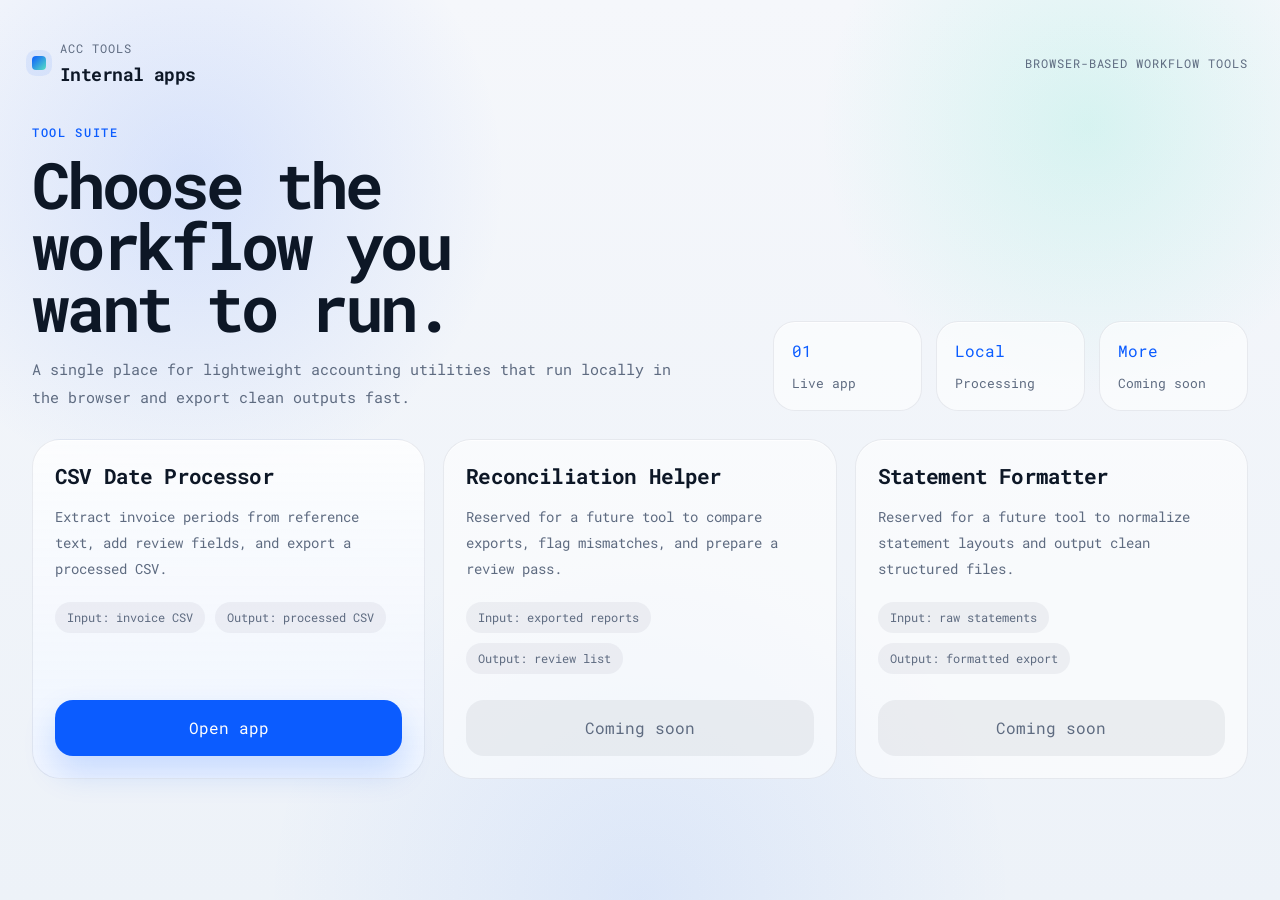
==== index.html @ 3950d639 "first" ====
<!doctype html>
<html lang="en">
  <head>
    <meta charset="UTF-8" />
    <meta name="viewport" content="width=device-width, initial-scale=1.0" />
    <title>Acc Tools</title>
    <link rel="preconnect" href="https://fonts.googleapis.com" />
    <link rel="preconnect" href="https://fonts.gstatic.com" crossorigin />
    <link
      href="https://fonts.googleapis.com/css2?family=Roboto+Mono:wght@400;500;700&display=swap"
      rel="stylesheet"
    />
    <link rel="stylesheet" href="./styles.css" />
  </head>
  <body class="suite-home">
    <main class="app-shell">
      <header class="home-topbar" aria-label="Suite header">
        <div class="brand">
          <span class="brand-mark" aria-hidden="true"></span>
          <div>
            <p class="brand-label">Acc Tools</p>
            <h1 class="brand-title">Internal apps</h1>
          </div>
        </div>
        <p class="topbar-meta">Browser-based workflow tools</p>
      </header>

      <section class="home-hero">
        <div class="home-copy">
          <p class="eyebrow">Tool Suite</p>
          <h2 class="home-title">Choose the workflow you want to run.</h2>
          <p class="home-intro">
            A single place for lightweight accounting utilities that run locally
            in the browser and export clean outputs fast.
          </p>
        </div>

        <div class="home-stats" aria-label="Suite highlights">
          <div class="home-stat">
            <span class="home-stat-value">01</span>
            <span class="home-stat-label">Live app</span>
          </div>
          <div class="home-stat">
            <span class="home-stat-value">Local</span>
            <span class="home-stat-label">Processing</span>
          </div>
          <div class="home-stat">
            <span class="home-stat-value">More</span>
            <span class="home-stat-label">Coming soon</span>
          </div>
        </div>
      </section>

      <section class="app-grid" aria-label="Available apps">
        <article class="app-card app-card-live">
          <h3>CSV Date Processor</h3>
          <p>
            Extract invoice periods from reference text, add review fields, and
            export a processed CSV.
          </p>
          <div class="app-card-meta">
            <span>Input: invoice CSV</span>
            <span>Output: processed CSV</span>
          </div>
          <a class="app-link" href="./csv-date-processor.html">Open app</a>
        </article>

        <article class="app-card">
          <h3>Reconciliation Helper</h3>
          <p>
            Reserved for a future tool to compare exports, flag mismatches, and
            prepare a review pass.
          </p>
          <div class="app-card-meta">
            <span>Input: exported reports</span>
            <span>Output: review list</span>
          </div>
          <span class="app-link app-link-disabled">Coming soon</span>
        </article>

        <article class="app-card">
          <h3>Statement Formatter</h3>
          <p>
            Reserved for a future tool to normalize statement layouts and output
            clean structured files.
          </p>
          <div class="app-card-meta">
            <span>Input: raw statements</span>
            <span>Output: formatted export</span>
          </div>
          <span class="app-link app-link-disabled">Coming soon</span>
        </article>
      </section>
    </main>
  </body>
</html>
---- styles.css ----
:root {
  --bg: #f5f7fb;
  --bg-secondary: #edf2f8;
  --panel: rgba(255, 255, 255, 0.82);
  --panel-border: rgba(19, 36, 62, 0.08);
  --text: #0d1726;
  --muted: #5e6b80;
  --accent: #0b5cff;
  --accent-hover: #0048db;
  --accent-soft: rgba(11, 92, 255, 0.09);
  --secondary: rgba(255, 255, 255, 0.74);
  --secondary-hover: rgba(255, 255, 255, 0.94);
  --shadow: 0 30px 80px rgba(18, 36, 63, 0.12);
  --radius: 30px;
  --radius-sm: 18px;
}

* {
  box-sizing: border-box;
}

body {
  margin: 0;
  min-height: 100vh;
  font-family: "Roboto Mono", monospace;
  color: var(--text);
  background:
    radial-gradient(circle at 15% 20%, rgba(62, 119, 255, 0.16), transparent 24%),
    radial-gradient(circle at 85% 14%, rgba(82, 227, 196, 0.18), transparent 20%),
    radial-gradient(circle at 50% 100%, rgba(11, 92, 255, 0.08), transparent 34%),
    linear-gradient(180deg, var(--bg), var(--bg-secondary));
}

.app-shell {
  min-height: 100vh;
  padding: 40px 32px 56px;
}

a {
  color: inherit;
}

.suite-home .app-shell {
  width: min(100%, 1280px);
  margin: 0 auto;
}

.home-topbar {
  display: flex;
  align-items: center;
  justify-content: space-between;
  gap: 20px;
  margin-bottom: 38px;
}

.home-hero {
  display: grid;
  grid-template-columns: minmax(0, 1.2fr) minmax(280px, 0.8fr);
  gap: 28px;
  align-items: end;
  margin-bottom: 28px;
}

.home-title {
  margin: 0;
  max-width: 14ch;
  font-size: clamp(2.4rem, 5vw, 4.6rem);
  line-height: 0.96;
  letter-spacing: -0.05em;
}

.home-intro {
  max-width: 42rem;
  margin: 18px 0 0;
  font-size: 0.95rem;
  line-height: 1.8;
  color: var(--muted);
}

.home-stats {
  display: grid;
  gap: 14px;
  grid-template-columns: repeat(3, minmax(0, 1fr));
}

.home-stat,
.app-card {
  border: 1px solid rgba(19, 36, 62, 0.08);
  background: rgba(255, 255, 255, 0.56);
  box-shadow: inset 0 1px 0 rgba(255, 255, 255, 0.72);
}

.home-stat {
  padding: 18px;
  border-radius: 22px;
}

.home-stat-value {
  display: block;
  margin-bottom: 10px;
  color: var(--accent);
  font-size: 1rem;
}

.home-stat-label {
  color: var(--muted);
  font-size: 0.82rem;
}

.app-grid {
  display: grid;
  gap: 18px;
  grid-template-columns: repeat(3, minmax(0, 1fr));
}

.app-card {
  display: flex;
  flex-direction: column;
  min-height: 320px;
  padding: 22px;
  border-radius: 28px;
}

.app-card-live {
  background:
    linear-gradient(180deg, rgba(255, 255, 255, 0.76), rgba(239, 245, 255, 0.9));
}

.app-card h3 {
  margin: 0;
  font-size: 1.32rem;
  letter-spacing: -0.04em;
}

.app-card p {
  margin: 14px 0 0;
  color: var(--muted);
  font-size: 0.9rem;
  line-height: 1.8;
}

.app-card-meta {
  display: flex;
  flex-wrap: wrap;
  gap: 10px;
  margin-top: 20px;
  margin-bottom: 26px;
}

.app-card-meta span {
  padding: 8px 12px;
  border-radius: 999px;
  background: rgba(19, 36, 62, 0.05);
  color: var(--muted);
  font-size: 0.74rem;
}

.app-link {
  display: inline-flex;
  align-items: center;
  justify-content: center;
  margin-top: auto;
  min-height: 56px;
  padding: 14px 18px;
  border-radius: 18px;
  text-decoration: none;
  color: #fff;
  background: var(--accent);
  box-shadow: 0 16px 32px rgba(11, 92, 255, 0.18);
  transition:
    transform 140ms ease,
    background-color 140ms ease,
    box-shadow 140ms ease,
    filter 140ms ease;
}

.app-link:hover {
  transform: translateY(-2px) scale(1.015);
  background: var(--accent-hover);
  box-shadow: 0 22px 40px rgba(11, 92, 255, 0.26);
  filter: saturate(1.05);
}

.app-link-disabled {
  color: var(--muted);
  background: rgba(19, 36, 62, 0.06);
  box-shadow: none;
}

.topbar {
  width: min(100%, 1280px);
  margin: 0 auto 22px;
  display: flex;
  align-items: center;
  justify-content: space-between;
  gap: 20px;
}

.brand {
  display: flex;
  align-items: center;
  gap: 14px;
}

.brand-mark {
  width: 14px;
  height: 14px;
  border-radius: 4px;
  background: linear-gradient(135deg, #0b5cff, #56dfc3);
  box-shadow: 0 0 0 6px rgba(11, 92, 255, 0.08);
}

.brand-label,
.topbar-meta {
  margin: 0;
  font-size: 0.76rem;
  color: var(--muted);
  text-transform: uppercase;
  letter-spacing: 0.08em;
}

.brand-title {
  margin: 6px 0 0;
  font-size: 1.15rem;
  letter-spacing: -0.03em;
}

.back-link {
  display: inline-flex;
  align-items: center;
  min-height: 44px;
  padding: 10px 14px;
  border: 1px solid rgba(19, 36, 62, 0.08);
  border-radius: 14px;
  text-decoration: none;
  color: var(--muted);
  background: rgba(255, 255, 255, 0.5);
  transition:
    transform 140ms ease,
    border-color 140ms ease,
    background-color 140ms ease,
    box-shadow 140ms ease;
}

.back-link:hover {
  transform: translateY(-1px);
  background: rgba(255, 255, 255, 0.82);
  border-color: rgba(11, 92, 255, 0.16);
  box-shadow: 0 12px 24px rgba(18, 36, 63, 0.08);
}

.page-grid {
  width: min(100%, 1280px);
  margin: 0 auto;
  display: grid;
  gap: 28px;
  grid-template-columns: minmax(0, 1.35fr) minmax(360px, 0.85fr);
  align-items: stretch;
}

.sidebar {
  display: grid;
  gap: 28px;
  align-content: start;
  min-height: calc(100vh - 138px);
  padding: 10px 10px 20px 0;
}

.eyebrow {
  margin: 0 0 14px;
  font-size: 0.75rem;
  font-weight: 500;
  letter-spacing: 0.14em;
  text-transform: uppercase;
  color: var(--accent);
}

.section-title {
  margin: 0;
  max-width: 16ch;
  font-size: clamp(1.8rem, 3vw, 2.8rem);
  line-height: 1.02;
  letter-spacing: -0.04em;
}

.intro {
  max-width: 38rem;
  margin: 18px 0 0;
  font-size: 0.92rem;
  line-height: 1.8;
  color: var(--muted);
}

.context-panel,
.summary-card,
.guide-panel {
  border: 1px solid rgba(19, 36, 62, 0.08);
  background: rgba(255, 255, 255, 0.48);
  box-shadow: inset 0 1px 0 rgba(255, 255, 255, 0.72);
}

.context-panel {
  padding: 28px;
  border-radius: 26px;
}

.summary-grid {
  display: grid;
  gap: 16px;
  grid-template-columns: repeat(3, minmax(0, 1fr));
}

.summary-card {
  min-height: 150px;
  padding: 20px;
  border-radius: 24px;
}

.summary-label {
  display: inline-block;
  margin-bottom: 18px;
  color: var(--accent);
  font-size: 0.75rem;
  text-transform: uppercase;
  letter-spacing: 0.08em;
}

.summary-card p {
  margin: 0;
  color: var(--muted);
  line-height: 1.75;
  font-size: 0.88rem;
}

.guide-panel {
  padding: 22px 24px;
  border-radius: 26px;
}

.guide-row {
  display: grid;
  grid-template-columns: auto 1fr;
  gap: 14px;
  align-items: start;
}

.guide-row + .guide-row {
  margin-top: 16px;
  padding-top: 16px;
  border-top: 1px solid rgba(19, 36, 62, 0.08);
}

.guide-index {
  color: var(--accent);
  font-size: 0.78rem;
}

.guide-row p {
  margin: 0;
  color: var(--muted);
  line-height: 1.7;
  font-size: 0.9rem;
}

.workspace-title {
  margin: 0;
  font-size: 1.2rem;
  letter-spacing: -0.03em;
}

.workspace {
  position: sticky;
  top: 32px;
  align-self: start;
  min-height: calc(100vh - 138px);
  padding: 28px;
  border-radius: var(--radius);
  border: 1px solid var(--panel-border);
  background: var(--panel);
  box-shadow: var(--shadow);
  backdrop-filter: blur(24px);
}

.workspace::before {
  content: "";
  position: absolute;
  inset: 0;
  border-radius: inherit;
  pointer-events: none;
  background:
    linear-gradient(180deg, rgba(255, 255, 255, 0.2), transparent 22%);
}

.workspace-head {
  display: flex;
  align-items: flex-start;
  justify-content: space-between;
  gap: 16px;
  margin-bottom: 28px;
}

.workspace-kicker,
.workspace-meta {
  margin: 0;
  color: var(--muted);
  font-size: 0.78rem;
}

.workspace-kicker {
  margin-bottom: 10px;
  letter-spacing: 0.08em;
  text-transform: uppercase;
}

.field-label {
  display: inline-block;
  margin-bottom: 12px;
  color: var(--muted);
  font-size: 0.75rem;
  letter-spacing: 0.08em;
  text-transform: uppercase;
}

.file-row {
  display: grid;
  grid-template-columns: minmax(0, 1fr) auto;
  gap: 14px;
}

.file-name {
  width: 100%;
  min-width: 0;
  padding: 18px 18px;
  font: inherit;
  color: var(--text);
  background: rgba(255, 255, 255, 0.95);
  border: 1px solid rgba(19, 36, 62, 0.1);
  border-radius: var(--radius-sm);
  box-shadow: inset 0 1px 0 rgba(255, 255, 255, 0.7);
}

button {
  border: 0;
  border-radius: var(--radius-sm);
  padding: 18px 20px;
  font: inherit;
  font-weight: 500;
  letter-spacing: 0.01em;
  cursor: pointer;
  transition:
    transform 140ms ease,
    background-color 140ms ease,
    border-color 140ms ease,
    opacity 140ms ease,
    box-shadow 140ms ease,
    filter 140ms ease;
}

button:hover:not(:disabled) {
  transform: translateY(-2px) scale(1.015);
  filter: saturate(1.05);
}

.primary-button {
  min-width: 172px;
  color: #fff;
  background: var(--accent);
  box-shadow: 0 16px 32px rgba(11, 92, 255, 0.22);
}

.primary-button:hover:not(:disabled) {
  background: var(--accent-hover);
  box-shadow: 0 22px 40px rgba(11, 92, 255, 0.28);
}

.secondary-button {
  color: var(--text);
  background: var(--secondary);
  border: 1px solid rgba(19, 36, 62, 0.08);
}

.secondary-button:hover:not(:disabled) {
  background: var(--secondary-hover);
  border-color: rgba(11, 92, 255, 0.18);
  box-shadow: 0 14px 28px rgba(18, 36, 63, 0.08);
}

.primary-button:disabled,
.secondary-button:disabled {
  opacity: 0.5;
  cursor: not-allowed;
  box-shadow: none;
}

.actions {
  margin-top: 18px;
}

.status {
  margin: 20px 0 0;
  padding: 16px 18px;
  border: 1px solid rgba(11, 92, 255, 0.08);
  border-radius: var(--radius-sm);
  background: var(--accent-soft);
  line-height: 1.6;
  color: var(--muted);
}

.status.error {
  border-color: rgba(187, 67, 67, 0.12);
  background: rgba(187, 67, 67, 0.08);
  color: #9a2f2f;
}

.helper-copy {
  margin: 18px 0 0;
  color: var(--muted);
  font-size: 0.82rem;
  line-height: 1.7;
}

.helper-copy a {
  color: var(--accent);
  text-decoration: none;
}

@media (max-width: 640px) {
  .app-shell {
    padding: 20px 16px 28px;
  }

  .home-topbar {
    flex-direction: column;
    align-items: flex-start;
    margin-bottom: 18px;
  }

  .home-hero {
    grid-template-columns: 1fr;
    margin-bottom: 18px;
  }

  .home-title {
    max-width: none;
    font-size: clamp(2rem, 11vw, 3.2rem);
  }

  .home-stats,
  .app-grid {
    grid-template-columns: 1fr;
  }

  .topbar {
    margin-bottom: 18px;
    flex-direction: column;
    align-items: flex-start;
  }

  .page-grid {
    grid-template-columns: 1fr;
  }

  .sidebar {
    min-height: auto;
    padding: 0;
  }

  .section-title {
    max-width: none;
  }

  .summary-grid {
    grid-template-columns: 1fr;
  }

  .workspace {
    position: static;
    min-height: auto;
    padding: 20px;
  }

  .file-row {
    grid-template-columns: 1fr;
  }

  .actions {
    display: grid;
  }
}
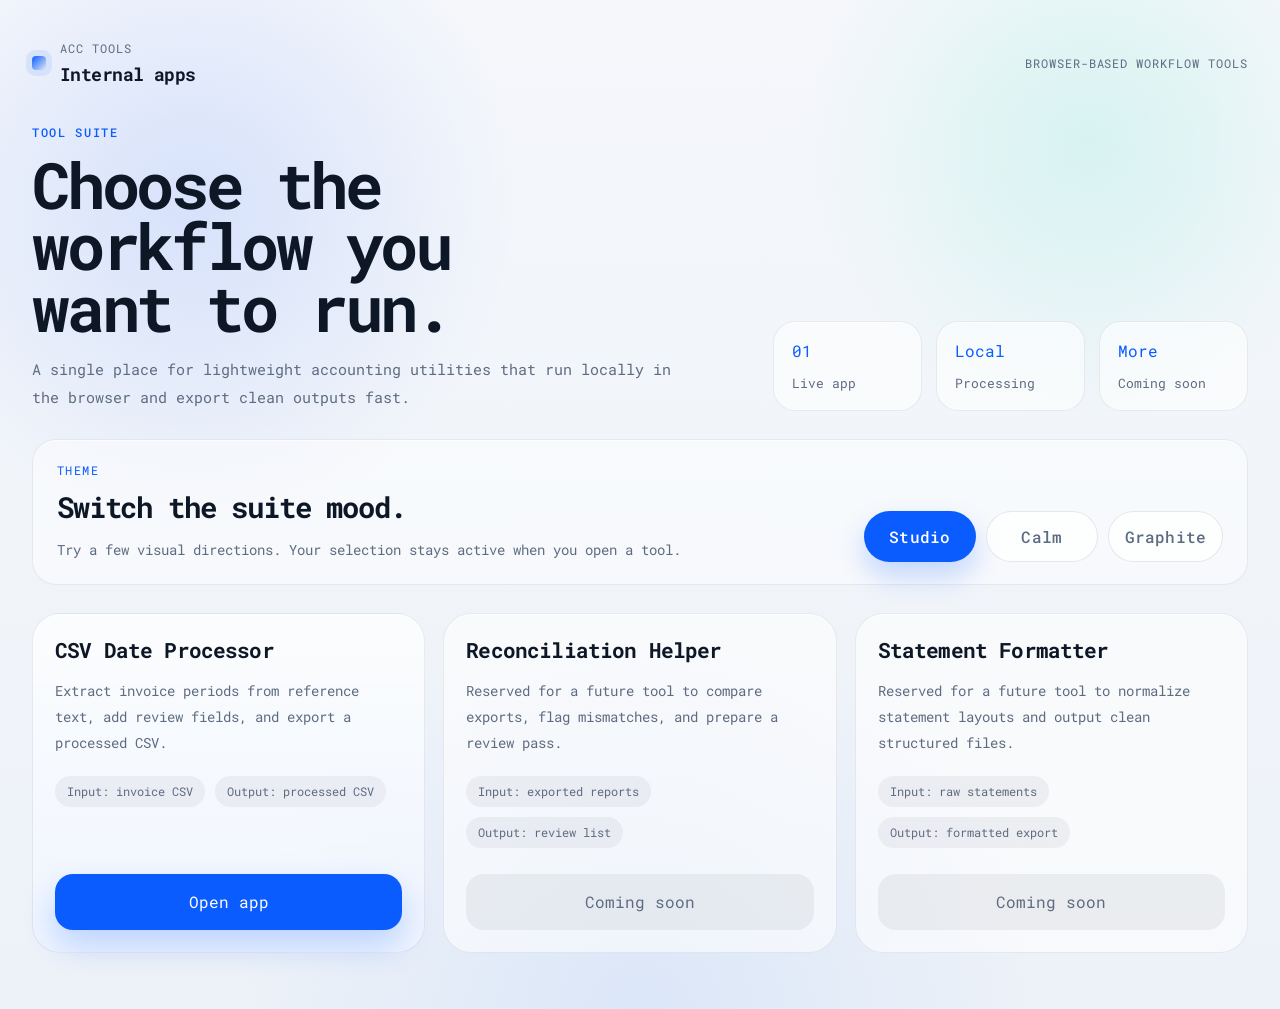
==== commit 68b0fd2f: "Add theme switching functionality with local storage support" ====
--- a/index.html
+++ b/index.html
@@ -10,6 +10,13 @@
       href="https://fonts.googleapis.com/css2?family=Roboto+Mono:wght@400;500;700&display=swap"
       rel="stylesheet"
     />
+    <script>
+      const storedTheme = localStorage.getItem("acctools-theme");
+
+      if (storedTheme) {
+        document.documentElement.dataset.theme = storedTheme;
+      }
+    </script>
     <link rel="stylesheet" href="./styles.css" />
   </head>
   <body class="suite-home">
@@ -48,6 +55,28 @@
             <span class="home-stat-value">More</span>
             <span class="home-stat-label">Coming soon</span>
           </div>
+        </div>
+      </section>
+
+      <section class="theme-panel" aria-label="Theme switcher">
+        <div>
+          <p class="theme-kicker">Theme</p>
+          <h2 class="theme-title">Switch the suite mood.</h2>
+          <p class="theme-copy">
+            Try a few visual directions. Your selection stays active when you open
+            a tool.
+          </p>
+        </div>
+        <div class="theme-switcher" role="group" aria-label="Choose a theme">
+          <button class="theme-button is-active" type="button" data-theme-value="studio">
+            Studio
+          </button>
+          <button class="theme-button" type="button" data-theme-value="calm">
+            Calm
+          </button>
+          <button class="theme-button" type="button" data-theme-value="graphite">
+            Graphite
+          </button>
         </div>
       </section>
 
@@ -92,5 +121,6 @@
         </article>
       </section>
     </main>
+    <script type="module" src="./theme.js"></script>
   </body>
 </html>
--- a/styles.css
+++ b/styles.css
@@ -1,6 +1,7 @@
 :root {
   --bg: #f5f7fb;
   --bg-secondary: #edf2f8;
+  --bg-tertiary: #dfe8f5;
   --panel: rgba(255, 255, 255, 0.82);
   --panel-border: rgba(19, 36, 62, 0.08);
   --text: #0d1726;
@@ -8,6 +9,11 @@
   --accent: #0b5cff;
   --accent-hover: #0048db;
   --accent-soft: rgba(11, 92, 255, 0.09);
+  --accent-shadow: rgba(11, 92, 255, 0.22);
+  --accent-shadow-strong: rgba(11, 92, 255, 0.28);
+  --halo-a: rgba(62, 119, 255, 0.16);
+  --halo-b: rgba(82, 227, 196, 0.18);
+  --halo-c: rgba(11, 92, 255, 0.08);
   --secondary: rgba(255, 255, 255, 0.74);
   --secondary-hover: rgba(255, 255, 255, 0.94);
   --shadow: 0 30px 80px rgba(18, 36, 63, 0.12);
@@ -15,6 +21,52 @@
   --radius-sm: 18px;
 }
 
+:root[data-theme="calm"] {
+  --bg: #eeece6;
+  --bg-secondary: #e3dfd7;
+  --bg-tertiary: #d7d2c8;
+  --panel: rgba(247, 243, 236, 0.92);
+  --panel-border: rgba(49, 55, 49, 0.1);
+  --text: #1f241f;
+  --muted: #667063;
+  --accent: #516a5b;
+  --accent-hover: #405346;
+  --accent-soft: rgba(81, 106, 91, 0.12);
+  --accent-shadow: rgba(64, 83, 70, 0.14);
+  --accent-shadow-strong: rgba(64, 83, 70, 0.18);
+  --halo-a: rgba(133, 157, 140, 0.18);
+  --halo-b: rgba(214, 198, 170, 0.14);
+  --halo-c: rgba(81, 106, 91, 0.08);
+  --secondary: rgba(249, 246, 240, 0.82);
+  --secondary-hover: rgba(252, 249, 244, 0.96);
+  --shadow: 0 24px 56px rgba(59, 58, 51, 0.09);
+  --radius: 22px;
+  --radius-sm: 14px;
+}
+
+:root[data-theme="graphite"] {
+  --bg: #171a20;
+  --bg-secondary: #0f1217;
+  --bg-tertiary: #252a33;
+  --panel: rgba(31, 35, 43, 0.86);
+  --panel-border: rgba(199, 209, 224, 0.12);
+  --text: #eff3f8;
+  --muted: #98a3b4;
+  --accent: #c58f5a;
+  --accent-hover: #dfaa75;
+  --accent-soft: rgba(197, 143, 90, 0.12);
+  --accent-shadow: rgba(197, 143, 90, 0.18);
+  --accent-shadow-strong: rgba(197, 143, 90, 0.24);
+  --halo-a: rgba(93, 103, 120, 0.2);
+  --halo-b: rgba(197, 143, 90, 0.12);
+  --halo-c: rgba(55, 63, 77, 0.24);
+  --secondary: rgba(38, 42, 51, 0.78);
+  --secondary-hover: rgba(46, 51, 62, 0.94);
+  --shadow: 0 26px 70px rgba(0, 0, 0, 0.35);
+  --radius: 24px;
+  --radius-sm: 15px;
+}
+
 * {
   box-sizing: border-box;
 }
@@ -25,9 +77,9 @@
   font-family: "Roboto Mono", monospace;
   color: var(--text);
   background:
-    radial-gradient(circle at 15% 20%, rgba(62, 119, 255, 0.16), transparent 24%),
-    radial-gradient(circle at 85% 14%, rgba(82, 227, 196, 0.18), transparent 20%),
-    radial-gradient(circle at 50% 100%, rgba(11, 92, 255, 0.08), transparent 34%),
+    radial-gradient(circle at 15% 20%, var(--halo-a), transparent 24%),
+    radial-gradient(circle at 85% 14%, var(--halo-b), transparent 20%),
+    radial-gradient(circle at 50% 100%, var(--halo-c), transparent 34%),
     linear-gradient(180deg, var(--bg), var(--bg-secondary));
 }
 
@@ -111,6 +163,118 @@
   display: grid;
   gap: 18px;
   grid-template-columns: repeat(3, minmax(0, 1fr));
+}
+
+.theme-panel {
+  display: flex;
+  align-items: end;
+  justify-content: space-between;
+  gap: 24px;
+  margin-bottom: 28px;
+  padding: 22px 24px;
+  border: 1px solid rgba(19, 36, 62, 0.08);
+  border-radius: 24px;
+  background: rgba(255, 255, 255, 0.46);
+  box-shadow: inset 0 1px 0 rgba(255, 255, 255, 0.72);
+}
+
+.theme-kicker {
+  margin: 0 0 10px;
+  font-size: 0.75rem;
+  letter-spacing: 0.12em;
+  text-transform: uppercase;
+  color: var(--accent);
+}
+
+.theme-title {
+  margin: 0;
+  font-size: clamp(1.3rem, 2.4vw, 1.8rem);
+  letter-spacing: -0.04em;
+}
+
+.theme-copy {
+  max-width: 40rem;
+  margin: 12px 0 0;
+  color: var(--muted);
+  font-size: 0.88rem;
+  line-height: 1.7;
+}
+
+.theme-switcher {
+  display: inline-flex;
+  flex-wrap: wrap;
+  gap: 10px;
+}
+
+.theme-button {
+  min-width: 112px;
+  padding: 14px 16px;
+  border: 1px solid rgba(19, 36, 62, 0.1);
+  border-radius: 999px;
+  background: rgba(255, 255, 255, 0.72);
+  color: var(--muted);
+  box-shadow: none;
+}
+
+.theme-button:hover:not(:disabled) {
+  transform: translateY(-1px);
+  background: rgba(255, 255, 255, 0.9);
+  border-color: rgba(19, 36, 62, 0.18);
+  filter: none;
+}
+
+.theme-button.is-active {
+  color: #fff;
+  background: var(--accent);
+  border-color: transparent;
+  box-shadow: 0 14px 28px var(--accent-shadow);
+}
+
+:root[data-theme="calm"] .theme-panel,
+:root[data-theme="calm"] .home-stat,
+:root[data-theme="calm"] .app-card,
+:root[data-theme="calm"] .context-panel,
+:root[data-theme="calm"] .summary-card,
+:root[data-theme="calm"] .guide-panel {
+  background: rgba(247, 243, 236, 0.72);
+  box-shadow: inset 0 1px 0 rgba(255, 255, 255, 0.5);
+}
+
+:root[data-theme="graphite"] .theme-panel,
+:root[data-theme="graphite"] .home-stat,
+:root[data-theme="graphite"] .app-card,
+:root[data-theme="graphite"] .context-panel,
+:root[data-theme="graphite"] .summary-card,
+:root[data-theme="graphite"] .guide-panel {
+  border-color: rgba(199, 209, 224, 0.1);
+  background: rgba(29, 33, 40, 0.7);
+  box-shadow: inset 0 1px 0 rgba(255, 255, 255, 0.04);
+}
+
+:root[data-theme="graphite"] .app-card-live {
+  background: linear-gradient(180deg, rgba(35, 40, 48, 0.88), rgba(29, 33, 40, 0.92));
+}
+
+:root[data-theme="graphite"] .theme-button,
+:root[data-theme="graphite"] .back-link,
+:root[data-theme="graphite"] .secondary-button,
+:root[data-theme="graphite"] .file-name {
+  color: var(--text);
+  border-color: rgba(199, 209, 224, 0.12);
+  background: rgba(38, 42, 51, 0.82);
+}
+
+:root[data-theme="graphite"] .theme-button:hover:not(:disabled),
+:root[data-theme="graphite"] .back-link:hover,
+:root[data-theme="graphite"] .secondary-button:hover:not(:disabled) {
+  background: rgba(46, 51, 62, 0.96);
+  border-color: rgba(197, 143, 90, 0.28);
+}
+
+:root[data-theme="graphite"] .theme-button.is-active,
+:root[data-theme="graphite"] .primary-button,
+:root[data-theme="graphite"] .app-link {
+  color: #171a20;
 }
 
 .app-card {
@@ -166,7 +330,7 @@
   text-decoration: none;
   color: #fff;
   background: var(--accent);
-  box-shadow: 0 16px 32px rgba(11, 92, 255, 0.18);
+  box-shadow: 0 16px 32px var(--accent-shadow);
   transition:
     transform 140ms ease,
     background-color 140ms ease,
@@ -177,7 +341,7 @@
 .app-link:hover {
   transform: translateY(-2px) scale(1.015);
   background: var(--accent-hover);
-  box-shadow: 0 22px 40px rgba(11, 92, 255, 0.26);
+  box-shadow: 0 22px 40px var(--accent-shadow-strong);
   filter: saturate(1.05);
 }
 
@@ -206,8 +370,8 @@
   width: 14px;
   height: 14px;
   border-radius: 4px;
-  background: linear-gradient(135deg, #0b5cff, #56dfc3);
-  box-shadow: 0 0 0 6px rgba(11, 92, 255, 0.08);
+  background: linear-gradient(135deg, var(--accent), var(--bg-tertiary));
+  box-shadow: 0 0 0 6px var(--accent-soft);
 }
 
 .brand-label,
@@ -465,12 +629,12 @@
   min-width: 172px;
   color: #fff;
   background: var(--accent);
-  box-shadow: 0 16px 32px rgba(11, 92, 255, 0.22);
+  box-shadow: 0 16px 32px var(--accent-shadow);
 }
 
 .primary-button:hover:not(:disabled) {
   background: var(--accent-hover);
-  box-shadow: 0 22px 40px rgba(11, 92, 255, 0.28);
+  box-shadow: 0 22px 40px var(--accent-shadow-strong);
 }
 
 .secondary-button {
@@ -483,6 +647,30 @@
   background: var(--secondary-hover);
   border-color: rgba(11, 92, 255, 0.18);
   box-shadow: 0 14px 28px rgba(18, 36, 63, 0.08);
+}
+
+button.theme-button {
+  min-width: 112px;
+  padding: 14px 16px;
+  border: 1px solid rgba(19, 36, 62, 0.1);
+  border-radius: 999px;
+  background: rgba(255, 255, 255, 0.72);
+  color: var(--muted);
+  box-shadow: none;
+}
+
+button.theme-button:hover:not(:disabled) {
+  transform: translateY(-1px);
+  background: rgba(255, 255, 255, 0.9);
+  border-color: rgba(19, 36, 62, 0.18);
+  filter: none;
+}
+
+button.theme-button.is-active {
+  color: #fff;
+  background: var(--accent);
+  border-color: transparent;
+  box-shadow: 0 14px 28px var(--accent-shadow);
 }
 
 .primary-button:disabled,
@@ -493,7 +681,38 @@
 }
 
 .actions {
+  display: flex;
+  flex-wrap: wrap;
+  gap: 12px;
   margin-top: 18px;
+}
+
+.button-label {
+  display: inline-flex;
+  align-items: center;
+  justify-content: center;
+}
+
+.spinner {
+  display: none;
+  width: 16px;
+  height: 16px;
+  border: 2px solid rgba(255, 255, 255, 0.28);
+  border-top-color: #fff;
+  border-radius: 999px;
+  animation: spin 700ms linear infinite;
+}
+
+.is-processing {
+  pointer-events: none;
+}
+
+.is-processing .spinner {
+  display: inline-flex;
+}
+
+.is-processing .button-label {
+  margin-right: 10px;
 }
 
 .status {
@@ -524,6 +743,12 @@
   text-decoration: none;
 }
 
+@keyframes spin {
+  to {
+    transform: rotate(360deg);
+  }
+}
+
 @media (max-width: 640px) {
   .app-shell {
     padding: 20px 16px 28px;
@@ -550,6 +775,20 @@
     grid-template-columns: 1fr;
   }
 
+  .theme-panel {
+    flex-direction: column;
+    align-items: flex-start;
+  }
+
+  .theme-switcher {
+    width: 100%;
+  }
+
+  .theme-button {
+    flex: 1 1 0;
+    min-width: 0;
+  }
+
   .topbar {
     margin-bottom: 18px;
     flex-direction: column;
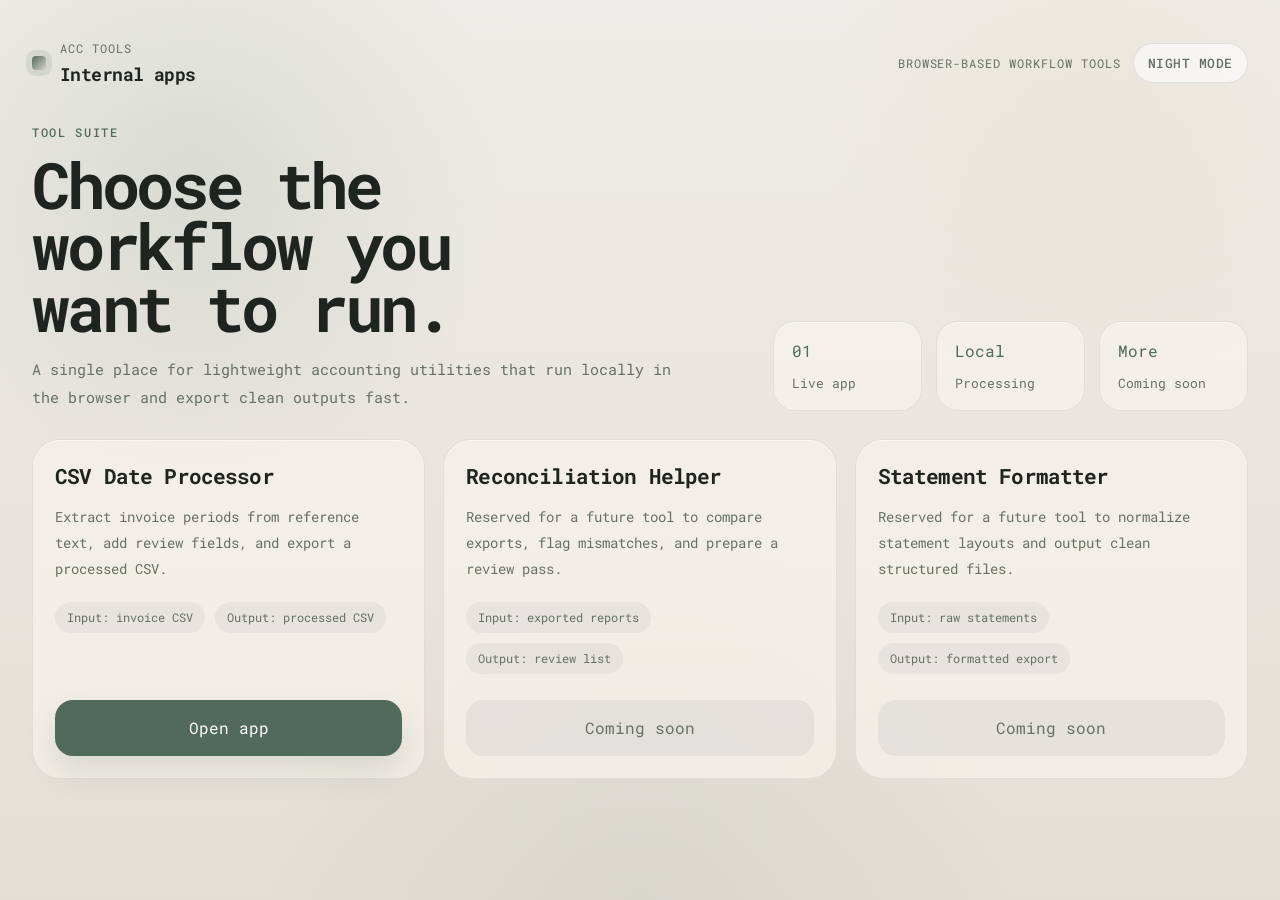
==== commit 9d0a1043: "Refactor code structure for improved readability and maintainability" ====
--- a/index.html
+++ b/index.html
@@ -12,10 +12,7 @@
     />
     <script>
       const storedTheme = localStorage.getItem("acctools-theme");
-
-      if (storedTheme) {
-        document.documentElement.dataset.theme = storedTheme;
-      }
+      document.documentElement.dataset.theme = storedTheme || "calm";
     </script>
     <link rel="stylesheet" href="./styles.css" />
   </head>
@@ -29,7 +26,18 @@
             <h1 class="brand-title">Internal apps</h1>
           </div>
         </div>
-        <p class="topbar-meta">Browser-based workflow tools</p>
+        <div class="topbar-actions">
+          <p class="topbar-meta">Browser-based workflow tools</p>
+          <button
+            id="theme-toggle"
+            class="theme-toggle"
+            type="button"
+            aria-pressed="false"
+            aria-label="Enable night mode"
+          >
+            Night mode
+          </button>
+        </div>
       </header>
 
       <section class="home-hero">
@@ -55,28 +63,6 @@
             <span class="home-stat-value">More</span>
             <span class="home-stat-label">Coming soon</span>
           </div>
-        </div>
-      </section>
-
-      <section class="theme-panel" aria-label="Theme switcher">
-        <div>
-          <p class="theme-kicker">Theme</p>
-          <h2 class="theme-title">Switch the suite mood.</h2>
-          <p class="theme-copy">
-            Try a few visual directions. Your selection stays active when you open
-            a tool.
-          </p>
-        </div>
-        <div class="theme-switcher" role="group" aria-label="Choose a theme">
-          <button class="theme-button is-active" type="button" data-theme-value="studio">
-            Studio
-          </button>
-          <button class="theme-button" type="button" data-theme-value="calm">
-            Calm
-          </button>
-          <button class="theme-button" type="button" data-theme-value="graphite">
-            Graphite
-          </button>
         </div>
       </section>
 
--- a/styles.css
+++ b/styles.css
@@ -1,4 +1,27 @@
 :root {
+  --bg: #eeece6;
+  --bg-secondary: #e3dfd7;
+  --bg-tertiary: #d7d2c8;
+  --panel: rgba(247, 243, 236, 0.92);
+  --panel-border: rgba(49, 55, 49, 0.1);
+  --text: #1f241f;
+  --muted: #667063;
+  --accent: #516a5b;
+  --accent-hover: #405346;
+  --accent-soft: rgba(81, 106, 91, 0.12);
+  --accent-shadow: rgba(64, 83, 70, 0.14);
+  --accent-shadow-strong: rgba(64, 83, 70, 0.18);
+  --halo-a: rgba(133, 157, 140, 0.18);
+  --halo-b: rgba(214, 198, 170, 0.14);
+  --halo-c: rgba(81, 106, 91, 0.08);
+  --secondary: rgba(249, 246, 240, 0.82);
+  --secondary-hover: rgba(252, 249, 244, 0.96);
+  --shadow: 0 24px 56px rgba(59, 58, 51, 0.09);
+  --radius: 22px;
+  --radius-sm: 14px;
+}
+
+:root[data-theme="studio"] {
   --bg: #f5f7fb;
   --bg-secondary: #edf2f8;
   --bg-tertiary: #dfe8f5;
@@ -165,72 +188,6 @@
   grid-template-columns: repeat(3, minmax(0, 1fr));
 }
 
-.theme-panel {
-  display: flex;
-  align-items: end;
-  justify-content: space-between;
-  gap: 24px;
-  margin-bottom: 28px;
-  padding: 22px 24px;
-  border: 1px solid rgba(19, 36, 62, 0.08);
-  border-radius: 24px;
-  background: rgba(255, 255, 255, 0.46);
-  box-shadow: inset 0 1px 0 rgba(255, 255, 255, 0.72);
-}
-
-.theme-kicker {
-  margin: 0 0 10px;
-  font-size: 0.75rem;
-  letter-spacing: 0.12em;
-  text-transform: uppercase;
-  color: var(--accent);
-}
-
-.theme-title {
-  margin: 0;
-  font-size: clamp(1.3rem, 2.4vw, 1.8rem);
-  letter-spacing: -0.04em;
-}
-
-.theme-copy {
-  max-width: 40rem;
-  margin: 12px 0 0;
-  color: var(--muted);
-  font-size: 0.88rem;
-  line-height: 1.7;
-}
-
-.theme-switcher {
-  display: inline-flex;
-  flex-wrap: wrap;
-  gap: 10px;
-}
-
-.theme-button {
-  min-width: 112px;
-  padding: 14px 16px;
-  border: 1px solid rgba(19, 36, 62, 0.1);
-  border-radius: 999px;
-  background: rgba(255, 255, 255, 0.72);
-  color: var(--muted);
-  box-shadow: none;
-}
-
-.theme-button:hover:not(:disabled) {
-  transform: translateY(-1px);
-  background: rgba(255, 255, 255, 0.9);
-  border-color: rgba(19, 36, 62, 0.18);
-  filter: none;
-}
-
-.theme-button.is-active {
-  color: #fff;
-  background: var(--accent);
-  border-color: transparent;
-  box-shadow: 0 14px 28px var(--accent-shadow);
-}
-
-:root[data-theme="calm"] .theme-panel,
 :root[data-theme="calm"] .home-stat,
 :root[data-theme="calm"] .app-card,
 :root[data-theme="calm"] .context-panel,
@@ -240,7 +197,6 @@
   box-shadow: inset 0 1px 0 rgba(255, 255, 255, 0.5);
 }
 
-:root[data-theme="graphite"] .theme-panel,
 :root[data-theme="graphite"] .home-stat,
 :root[data-theme="graphite"] .app-card,
 :root[data-theme="graphite"] .context-panel,
@@ -255,7 +211,7 @@
   background: linear-gradient(180deg, rgba(35, 40, 48, 0.88), rgba(29, 33, 40, 0.92));
 }
 
-:root[data-theme="graphite"] .theme-button,
+:root[data-theme="graphite"] .theme-toggle,
 :root[data-theme="graphite"] .back-link,
 :root[data-theme="graphite"] .secondary-button,
 :root[data-theme="graphite"] .file-name {
@@ -264,14 +220,14 @@
   background: rgba(38, 42, 51, 0.82);
 }
 
-:root[data-theme="graphite"] .theme-button:hover:not(:disabled),
+:root[data-theme="graphite"] .theme-toggle:hover:not(:disabled),
 :root[data-theme="graphite"] .back-link:hover,
 :root[data-theme="graphite"] .secondary-button:hover:not(:disabled) {
   background: rgba(46, 51, 62, 0.96);
   border-color: rgba(197, 143, 90, 0.28);
 }
 
-:root[data-theme="graphite"] .theme-button.is-active,
+:root[data-theme="graphite"] .theme-toggle,
 :root[data-theme="graphite"] .primary-button,
 :root[data-theme="graphite"] .app-link {
   color: #171a20;
@@ -360,6 +316,12 @@
   gap: 20px;
 }
 
+.topbar-actions {
+  display: flex;
+  align-items: center;
+  gap: 12px;
+}
+
 .brand {
   display: flex;
   align-items: center;
@@ -649,28 +611,29 @@
   box-shadow: 0 14px 28px rgba(18, 36, 63, 0.08);
 }
 
-button.theme-button {
-  min-width: 112px;
-  padding: 14px 16px;
+.theme-toggle {
+  min-height: 40px;
+  padding: 10px 14px;
   border: 1px solid rgba(19, 36, 62, 0.1);
   border-radius: 999px;
-  background: rgba(255, 255, 255, 0.72);
+  background: rgba(255, 255, 255, 0.58);
   color: var(--muted);
   box-shadow: none;
-}
-
-button.theme-button:hover:not(:disabled) {
+  font-size: 0.8rem;
+  letter-spacing: 0.04em;
+  text-transform: uppercase;
+}
+
+.theme-toggle:hover:not(:disabled) {
   transform: translateY(-1px);
   background: rgba(255, 255, 255, 0.9);
   border-color: rgba(19, 36, 62, 0.18);
   filter: none;
 }
 
-button.theme-button.is-active {
-  color: #fff;
-  background: var(--accent);
-  border-color: transparent;
-  box-shadow: 0 14px 28px var(--accent-shadow);
+.theme-toggle[aria-pressed="true"] {
+  background: var(--secondary);
+  border-color: rgba(19, 36, 62, 0.16);
 }
 
 .primary-button:disabled,
@@ -775,26 +738,17 @@
     grid-template-columns: 1fr;
   }
 
-  .theme-panel {
-    flex-direction: column;
-    align-items: flex-start;
-  }
-
-  .theme-switcher {
-    width: 100%;
-  }
-
-  .theme-button {
-    flex: 1 1 0;
-    min-width: 0;
-  }
-
   .topbar {
     margin-bottom: 18px;
     flex-direction: column;
     align-items: flex-start;
   }
 
+  .topbar-actions {
+    width: 100%;
+    justify-content: space-between;
+  }
+
   .page-grid {
     grid-template-columns: 1fr;
   }
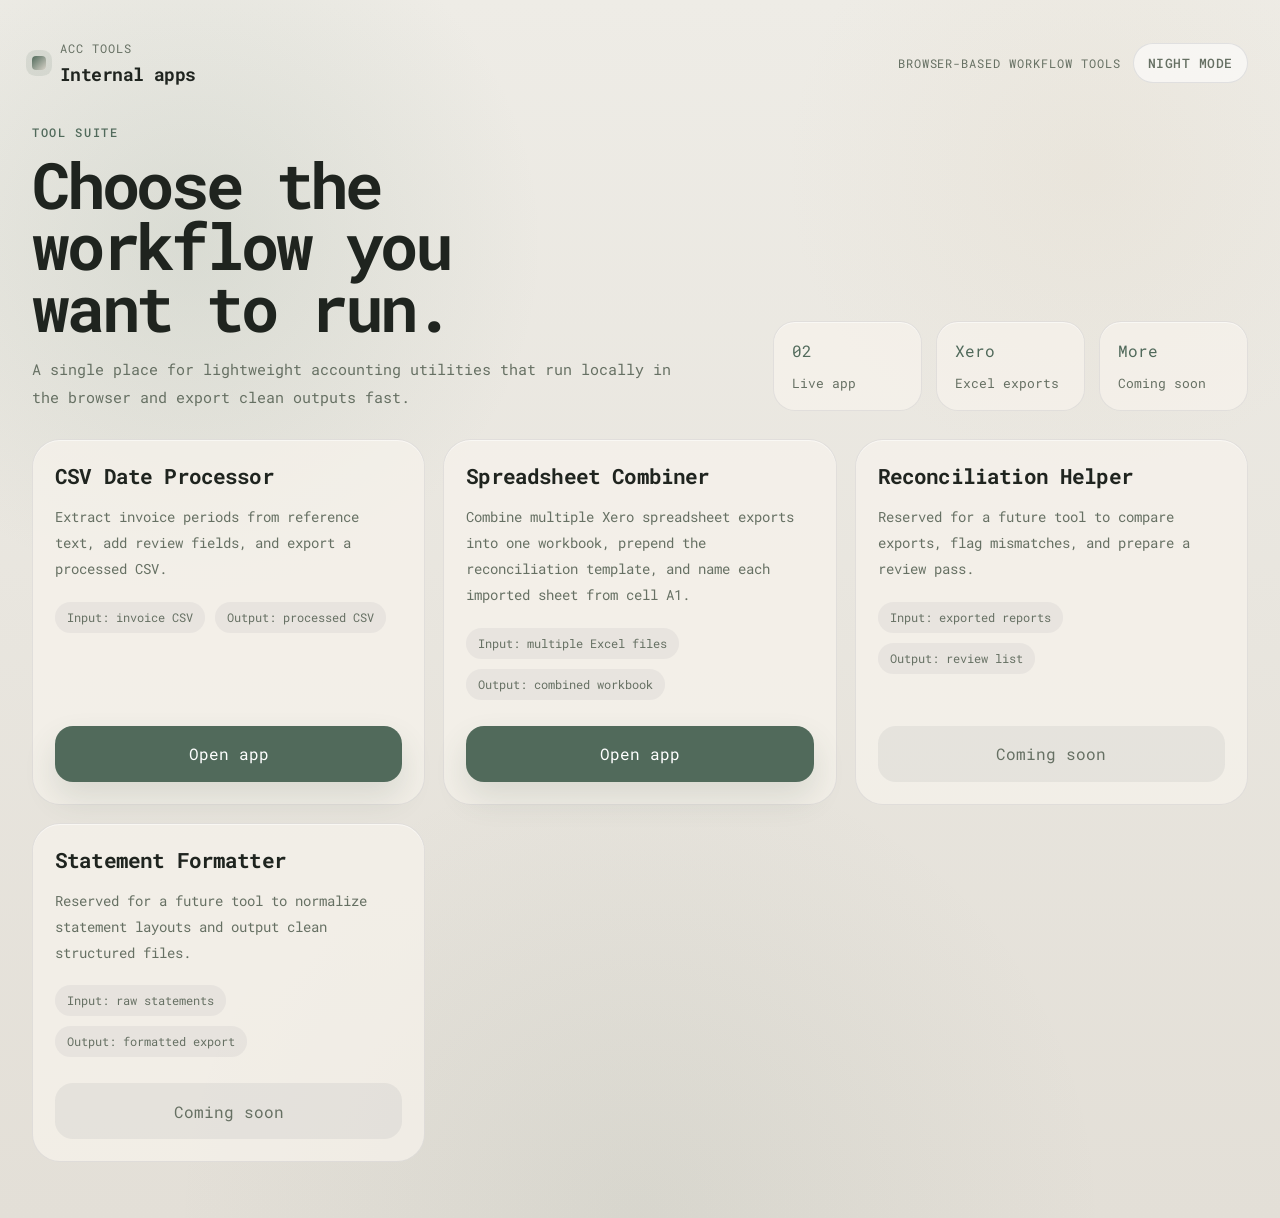
==== commit 5b3161b1: "Add Spreadsheet Combiner tool with file upload and export functionality" ====
--- a/index.html
+++ b/index.html
@@ -52,12 +52,12 @@
 
         <div class="home-stats" aria-label="Suite highlights">
           <div class="home-stat">
-            <span class="home-stat-value">01</span>
+            <span class="home-stat-value">02</span>
             <span class="home-stat-label">Live app</span>
           </div>
           <div class="home-stat">
-            <span class="home-stat-value">Local</span>
-            <span class="home-stat-label">Processing</span>
+            <span class="home-stat-value">Xero</span>
+            <span class="home-stat-label">Excel exports</span>
           </div>
           <div class="home-stat">
             <span class="home-stat-value">More</span>
@@ -78,6 +78,19 @@
             <span>Output: processed CSV</span>
           </div>
           <a class="app-link" href="./csv-date-processor.html">Open app</a>
+        </article>
+
+        <article class="app-card">
+          <h3>Spreadsheet Combiner</h3>
+          <p>
+            Combine multiple Xero spreadsheet exports into one workbook, prepend
+            the reconciliation template, and name each imported sheet from cell A1.
+          </p>
+          <div class="app-card-meta">
+            <span>Input: multiple Excel files</span>
+            <span>Output: combined workbook</span>
+          </div>
+          <a class="app-link" href="./spreadsheet-combiner.html">Open app</a>
         </article>
 
         <article class="app-card">
--- a/styles.css
+++ b/styles.css
@@ -706,6 +706,33 @@
   text-decoration: none;
 }
 
+.file-list {
+  display: grid;
+  gap: 10px;
+  margin: 18px 0 0;
+  padding: 0;
+  list-style: none;
+}
+
+.file-list:empty {
+  display: none;
+}
+
+.file-list li {
+  padding: 12px 14px;
+  border: 1px solid rgba(19, 36, 62, 0.08);
+  border-radius: var(--radius-sm);
+  background: rgba(255, 255, 255, 0.56);
+  color: var(--muted);
+  line-height: 1.5;
+}
+
+:root[data-theme="graphite"] .file-list li {
+  border-color: rgba(199, 209, 224, 0.12);
+  background: rgba(38, 42, 51, 0.82);
+  color: var(--text);
+}
+
 @keyframes spin {
   to {
     transform: rotate(360deg);
